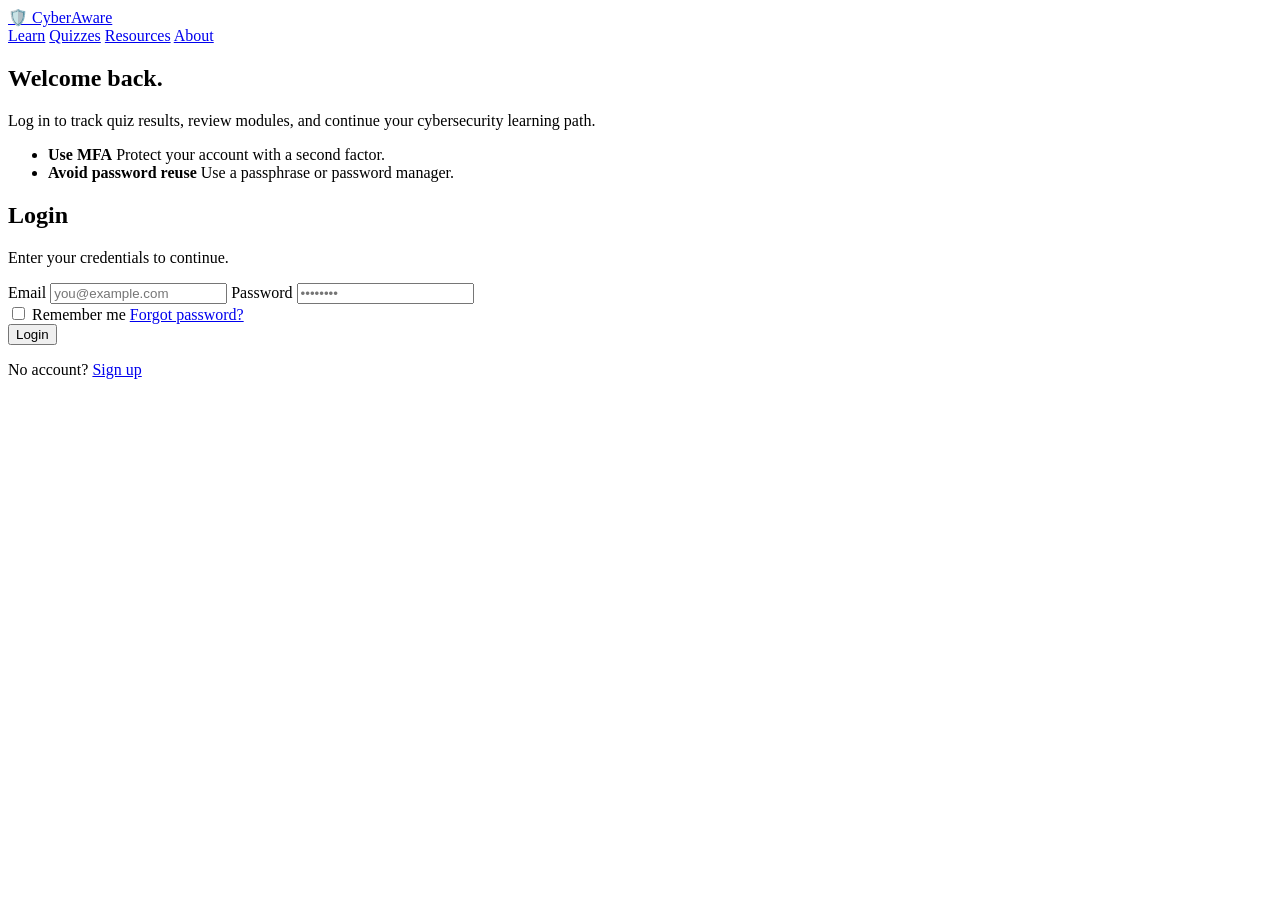
==== logInPage.html @ d6b64ced "Initial commit for semester project" ====
<!-- login.html -->
<!doctype html>
<html lang="en">

<head>
  <meta charset="utf-8" />
  <meta name="viewport" content="width=device-width,initial-scale=1" />
  <title>CyberAware — Login</title>
  <link rel="stylesheet" href="CSS/style.css" />

  <!--  -->
</head>

<body>

  <header class="topbar">
    <div class="topbar__inner">
      <a class="brand" href="index.html">
        <span class="brand__badge" aria-hidden="true">🛡️</span>
        <span class="brand__name">CyberAware</span>
      </a>

      <nav class="nav" aria-label="Primary">
        <a class="nav__link" href="learn.html">Learn</a>
        <a class="nav__link nav__link--active" href="quizzes.html">Quizzes</a>
        <a class="nav__link" href="resources.html">Resources</a>
        <a class="nav__link" href="about.html">About</a>
      </nav>
    </div>
  </header>

  <main class="hero">
    <div class="hero__inner">

      <!-- Left content -->
      <section class="copy" aria-label="Welcome">
        <h1 class="copy__title">Welcome back.</h1>
        <p class="copy__lead">
          Log in to track quiz results, review modules, and continue your
          cybersecurity learning path.
        </p>

        <ul class="tips" aria-label="Security tips">
          <li class="tip">
            <span class="tip__dot tip__dot--green" aria-hidden="true"></span>
            <div class="tip__text">
              <strong>Use MFA</strong>
              <span>Protect your account with a second factor.</span>
            </div>
          </li>

          <li class="tip">
            <span class="tip__dot tip__dot--yellow" aria-hidden="true"></span>
            <div class="tip__text">
              <strong>Avoid password reuse</strong>
              <span>Use a passphrase or password manager.</span>
            </div>
          </li>
        </ul>
      </section>

      <!-- Right card -->
      <section class="card" aria-label="Login form">
        <h2 class="card__title">Login</h2>
        <p class="card__sub">Enter your credentials to continue.</p>

        <form class="form" action="#" method="post">
          <div class="form__grid">
            <label class="field">
              <span class="field__label">Email</span>
              <input class="field__input" type="email" name="email" placeholder="you@example.com" required />
            </label>

            <label class="field">
              <span class="field__label">Password</span>
              <input class="field__input" type="password" name="password" placeholder="••••••••" required />
            </label>
          </div>

          <div class="form__row">
            <label class="check">
              <input type="checkbox" name="remember" />
              <span>Remember me</span>
            </label>

            <a class="link" href="#">Forgot password?</a>
          </div>

          <button class="btn" type="submit">Login</button>

          <p class="card__foot">
            No account? <a class="link" href="signUpPage.html">Sign up</a>
          </p>
        </form>
      </section>

    </div>
  </main>

</body>

</html>
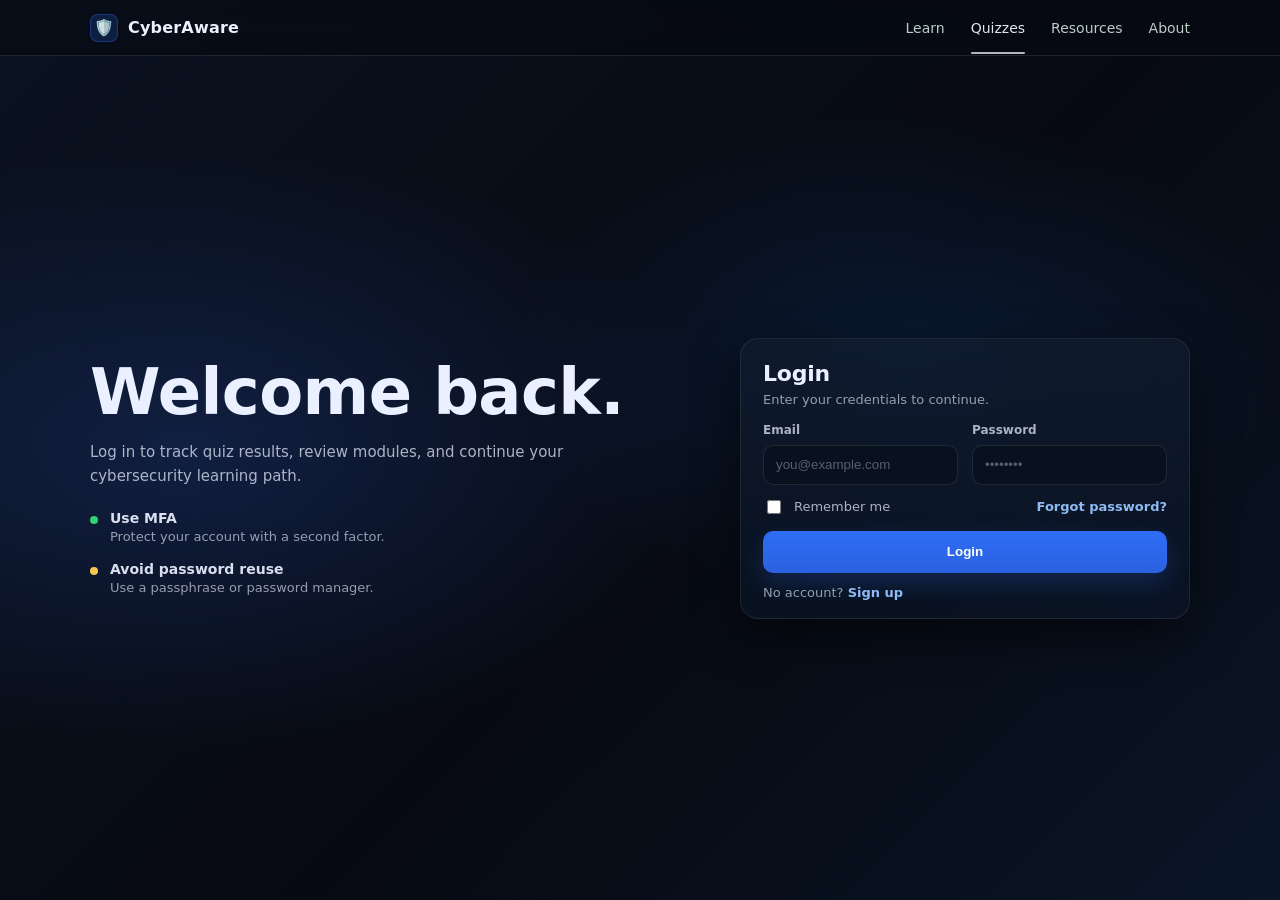
==== commit 73294168: "fix signupstyle css file" ====
--- a/logInPage.html
+++ b/logInPage.html
@@ -6,7 +6,7 @@
   <meta charset="utf-8" />
   <meta name="viewport" content="width=device-width,initial-scale=1" />
   <title>CyberAware — Login</title>
-  <link rel="stylesheet" href="CSS/style.css" />
+  <link rel="stylesheet" href="css/style.css" />
 
   <!--  -->
 </head>
--- a/css/style.css
+++ b/css/style.css
@@ -0,0 +1,283 @@
+/* login.css */
+:root{
+  --bg0:#070a12;
+  --bg1:#0b1220;
+  --bg2:#0a1526;
+
+  --text:#eaf0ff;
+  --muted:#9fb0d0;
+
+  --line:rgba(255,255,255,.10);
+  --line2:rgba(255,255,255,.08);
+
+  --cardA:rgba(17, 28, 46, .72);
+  --cardB:rgba(10, 20, 36, .72);
+
+  --blue:#2f6df6;
+  --blue2:#2a61df;
+
+  --shadow: 0 18px 45px rgba(0,0,0,.55);
+  --radius:18px;
+}
+
+*{box-sizing:border-box}
+html,body{height:100%}
+body{
+  margin:0;
+  font-family: ui-sans-serif, system-ui, -apple-system, Segoe UI, Roboto, Helvetica, Arial, "Apple Color Emoji","Segoe UI Emoji";
+  color:var(--text);
+
+  /* background */
+  background:
+    radial-gradient(900px 500px at 15% 50%, rgba(43,92,210,.22), transparent 60%),
+    radial-gradient(700px 450px at 70% 40%, rgba(26, 115, 232, .14), transparent 55%),
+    linear-gradient(135deg, var(--bg1), var(--bg0) 55%, var(--bg2));
+}
+
+/* ---------- Top bar ---------- */
+.topbar{
+  height:56px;
+  display:flex;
+  align-items:center;
+  border-bottom:1px solid var(--line);
+  background: rgba(6,10,18,.55);
+  backdrop-filter: blur(10px);
+}
+.topbar__inner{
+  width:min(1100px, 92vw);
+  margin:0 auto;
+  display:flex;
+  align-items:center;
+  justify-content:space-between;
+  gap:24px;
+}
+.brand{
+  display:flex;
+  align-items:center;
+  gap:10px;
+  text-decoration:none;
+  color:var(--text);
+  font-weight:700;
+}
+.brand__badge{
+  width:28px;
+  height:28px;
+  display:grid;
+  place-items:center;
+  border-radius:8px;
+  background: rgba(47,109,246,.18);
+  border:1px solid rgba(47,109,246,.35);
+  font-size:16px;
+}
+.brand__name{letter-spacing:.2px}
+
+.nav{
+  display:flex;
+  align-items:center;
+  gap:26px;
+}
+.nav__link{
+  color:rgba(234, 255, 244, 0.8);
+  text-decoration:none;
+  font-weight:500;
+  font-size:14px;
+  position:relative;
+  padding:6px 0;
+}
+.nav__link:hover{color:rgba(184, 20, 193, 0.95)}
+.nav__link--active{
+  color:rgba(234,240,255,.95);
+}
+.nav__link--active::after{
+  content:"";
+  position:absolute;
+  left:0; right:0; bottom:-12px;
+  height:2px;
+  background: rgba(234,240,255,.75);
+  border-radius:999px;
+}
+
+/* ---------- Hero layout ---------- */
+.hero{
+  min-height: calc(100vh - 56px);
+  display:grid;
+  place-items:center;
+  padding: clamp(22px, 4vw, 44px) 0;
+}
+.hero__inner{
+  width:min(1100px, 92vw);
+  display:flex;
+  align-items:center;
+  justify-content:space-between;
+  gap:48px;
+}
+
+/* Left copy */
+.copy{
+  flex:1.1;
+  max-width:620px;
+}
+.copy__title{
+  margin:0 0 14px 0;
+  font-size: clamp(42px, 5vw, 66px);
+  line-height:1.05;
+  letter-spacing:-.6px;
+}
+.copy__lead{
+  margin:0 0 22px 0;
+  color:rgba(234,240,255,.72);
+  max-width:520px;
+  font-size:15px;
+  line-height:1.6;
+}
+
+.tips{
+  list-style:none;
+  padding:0;
+  margin: 14px 0 0 0;
+  display:grid;
+  gap:14px;
+  max-width:520px;
+}
+.tip{
+  display:flex;
+  align-items:flex-start;
+  gap:12px;
+}
+.tip__dot{
+  margin-top:6px;
+  width:8px;
+  height:8px;
+  border-radius:999px;
+  flex:0 0 auto;
+}
+.tip__dot--green{background:#2dd36f}
+.tip__dot--yellow{background:#f2c94c}
+.tip__text strong{
+  display:block;
+  font-size:14px;
+  color:rgba(234,240,255,.92);
+  margin-bottom:2px;
+}
+.tip__text span{
+  display:block;
+  font-size:13px;
+  color:rgba(234,240,255,.62);
+  line-height:1.45;
+}
+
+/* Right card */
+.card{
+  flex:0 0 380px;
+  padding:22px 22px 18px;
+  border-radius: var(--radius);
+  border:1px solid var(--line2);
+  background: linear-gradient(180deg, var(--cardA), var(--cardB));
+  box-shadow: var(--shadow);
+}
+.card__title{
+  margin:0 0 6px 0;
+  font-size:22px;
+  letter-spacing:-.2px;
+}
+.card__sub{
+  margin:0 0 16px 0;
+  color:rgba(234,240,255,.62);
+  font-size:13px;
+}
+
+/* Form */
+.form__grid{
+  display:grid;
+  grid-template-columns: 1fr 1fr;
+  gap:14px;
+  margin-bottom:12px;
+}
+.field{
+  display:flex;
+  flex-direction:column;
+  gap:8px;
+}
+.field__label{
+  font-size:12px;
+  color:rgba(234,240,255,.72);
+  font-weight:600;
+}
+.field__input{
+  height:40px;
+  padding:10px 12px;
+  border-radius:10px;
+  border:1px solid rgba(255,255,255,.10);
+  background: rgba(9, 15, 27, .65);
+  color:rgba(234,240,255,.92);
+  outline:none;
+}
+.field__input::placeholder{
+  color: rgba(234,240,255,.35);
+}
+.field__input:focus{
+  border-color: rgba(47,109,246,.55);
+  box-shadow: 0 0 0 4px rgba(47,109,246,.14);
+}
+
+.form__row{
+  display:flex;
+  align-items:center;
+  justify-content:space-between;
+  gap:14px;
+  margin: 8px 0 14px;
+}
+.check{
+  display:flex;
+  align-items:center;
+  gap:10px;
+  color:rgba(234,240,255,.72);
+  font-size:13px;
+  user-select:none;
+}
+.check input{
+  width:14px;
+  height:14px;
+  accent-color: var(--blue);
+}
+
+.link{
+  color:rgba(150, 196, 255, .95);
+  text-decoration:none;
+  font-size:13px;
+  font-weight:600;
+}
+.link:hover{ text-decoration:underline; }
+
+.btn{
+  width:100%;
+  height:42px;
+  border:none;
+  border-radius:10px;
+  background: linear-gradient(180deg, var(--blue), var(--blue2));
+  color:white;
+  font-weight:700;
+  cursor:pointer;
+  box-shadow: 0 10px 24px rgba(47,109,246,.22);
+}
+.btn:hover{ filter:brightness(1.05); }
+.btn:active{ transform: translateY(1px); }
+
+.card__foot{
+  margin:12px 0 0 0;
+  font-size:13px;
+  color:rgba(234,240,255,.62);
+}
+
+/* Responsive */
+@media (max-width: 920px){
+  .hero__inner{
+    flex-direction:column;
+    align-items:stretch;
+  }
+  .card{flex-basis:auto}
+  .copy{max-width:none}
+}
+@media (max-width: 520px){
+  .form__grid{grid-template-columns: 1fr;}
+}
